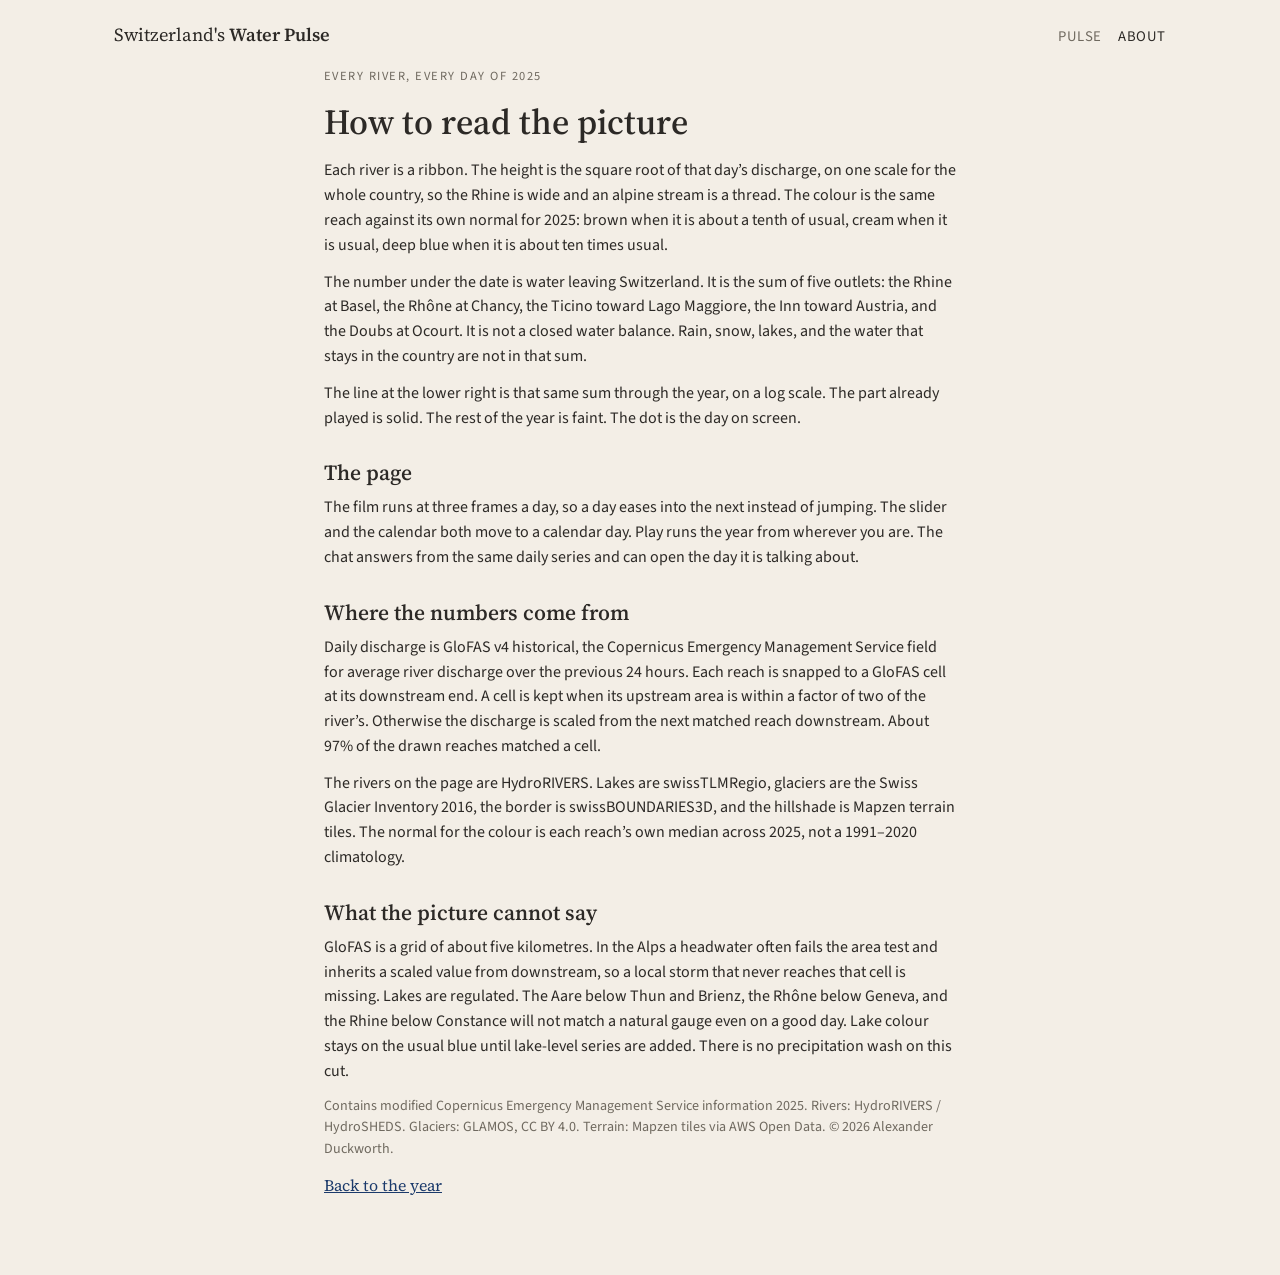
==== docs/about.html @ 6b57d682 "Publish the 2025 water pulse as a page you can scrub. The film, the day slider, the calendar, and a " ====
<!DOCTYPE html>
<html lang="en">
  <head>
    <meta charset="utf-8" />
    <meta name="viewport" content="width=device-width, initial-scale=1, viewport-fit=cover" />
    <title>About · Switzerland's Water Pulse</title>
    <meta
      name="description"
      content="How the Water Pulse film is drawn: discharge, colour, the five outlets, and what the picture cannot say."
    />
    <link rel="canonical" href="https://alexanderduckworthhu.github.io/swiss-water-pulse/about.html" />
    <link rel="icon" href="favicon.svg" type="image/svg+xml" />
    <link rel="preconnect" href="https://fonts.googleapis.com" />
    <link rel="preconnect" href="https://fonts.gstatic.com" crossorigin />
    <link
      href="https://fonts.googleapis.com/css2?family=Source+Sans+3:ital,wght@0,400;0,600;1,400&amp;family=Source+Serif+4:ital,opsz,wght@0,8..60,500;0,8..60,600;1,8..60,500&amp;display=swap"
      rel="stylesheet"
    />
    <link rel="stylesheet" href="styles.css?v=1" />
  </head>
  <body class="about-page">
    <header class="top">
      <a class="brand" href="./">Switzerland's <strong>Water Pulse</strong></a>
      <nav class="site-nav" aria-label="Pages">
        <a href="./">Pulse</a>
        <a href="about.html" aria-current="page">About</a>
      </nav>
    </header>

    <article class="about">
      <p class="kicker">Every river, every day of 2025</p>
      <h1>How to read the picture</h1>
      <p>
        Each river is a ribbon. The height is the square root of that day’s discharge, on one scale for the whole
        country, so the Rhine is wide and an alpine stream is a thread. The colour is the same reach against its own
        normal for 2025: brown when it is about a tenth of usual, cream when it is usual, deep blue when it is about
        ten times usual.
      </p>
      <p>
        The number under the date is water leaving Switzerland. It is the sum of five outlets: the Rhine at Basel, the
        Rhône at Chancy, the Ticino toward Lago Maggiore, the Inn toward Austria, and the Doubs at Ocourt. It is not a
        closed water balance. Rain, snow, lakes, and the water that stays in the country are not in that sum.
      </p>
      <p>
        The line at the lower right is that same sum through the year, on a log scale. The part already played is
        solid. The rest of the year is faint. The dot is the day on screen.
      </p>

      <h2>The page</h2>
      <p>
        The film runs at three frames a day, so a day eases into the next instead of jumping. The slider and the
        calendar both move to a calendar day. Play runs the year from wherever you are. The chat answers from the same
        daily series and can open the day it is talking about.
      </p>

      <h2>Where the numbers come from</h2>
      <p>
        Daily discharge is GloFAS v4 historical, the Copernicus Emergency Management Service field for average river
        discharge over the previous 24 hours. Each reach is snapped to a GloFAS cell at its downstream end. A cell is
        kept when its upstream area is within a factor of two of the river’s. Otherwise the discharge is scaled from
        the next matched reach downstream. About 97% of the drawn reaches matched a cell.
      </p>
      <p>
        The rivers on the page are HydroRIVERS. Lakes are swissTLMRegio, glaciers are the Swiss Glacier Inventory
        2016, the border is swissBOUNDARIES3D, and the hillshade is Mapzen terrain tiles. The normal for the colour is
        each reach’s own median across 2025, not a 1991–2020 climatology.
      </p>

      <h2>What the picture cannot say</h2>
      <p>
        GloFAS is a grid of about five kilometres. In the Alps a headwater often fails the area test and inherits a
        scaled value from downstream, so a local storm that never reaches that cell is missing. Lakes are regulated.
        The Aare below Thun and Brienz, the Rhône below Geneva, and the Rhine below Constance will not match a natural
        gauge even on a good day. Lake colour stays on the usual blue until lake-level series are added. There is no
        precipitation wash on this cut.
      </p>
      <p class="credit">
        Contains modified Copernicus Emergency Management Service information 2025. Rivers: HydroRIVERS / HydroSHEDS.
        Glaciers: GLAMOS, CC BY 4.0. Terrain: Mapzen tiles via AWS Open Data. © 2026 Alexander Duckworth.
      </p>
      <p><a class="back" href="./">Back to the year</a></p>
    </article>
  </body>
</html>
---- docs/styles.css ----
:root {
  --paper: #f3eee6;
  --ink: #2c2926;
  --muted: #6f695f;
  --faint: #b7b0a4;
  --line: rgba(44, 41, 38, 0.16);
  --blue: #1b3a6b;
  --shadow: 0 18px 50px rgba(44, 41, 38, 0.14);
  --serif: "Source Serif 4", Georgia, serif;
  --sans: "Source Sans 3", "Source Sans Pro", sans-serif;
}

* { box-sizing: border-box; }

html, body {
  margin: 0;
  background: var(--paper);
  color: var(--ink);
  font-family: var(--sans);
  font-size: 16px;
}

button, input { font: inherit; color: inherit; }

a { color: var(--blue); }

.sr-only {
  position: absolute;
  width: 1px;
  height: 1px;
  padding: 0;
  margin: -1px;
  overflow: hidden;
  clip: rect(0, 0, 0, 0);
  border: 0;
}

.top {
  display: flex;
  align-items: baseline;
  justify-content: space-between;
  gap: 16px;
  max-width: 1100px;
  margin: 0 auto;
  padding: 22px 24px 8px;
}

.brand {
  color: var(--ink);
  font-family: var(--serif);
  font-size: 1.15rem;
  text-decoration: none;
}

.brand strong { font-weight: 600; }

.site-nav { display: flex; gap: 16px; }

.site-nav a {
  color: var(--muted);
  font-size: 0.92rem;
  letter-spacing: 0.04em;
  text-decoration: none;
  text-transform: uppercase;
}

.site-nav a[aria-current="page"] { color: var(--ink); }

.pulse {
  display: grid;
  justify-items: center;
  padding: 8px 16px 40px;
}

.stage {
  position: relative;
  width: min(520px, 100%);
}

video {
  display: block;
  width: 100%;
  height: auto;
  aspect-ratio: 1080 / 1350;
  background: #e7e0d4;
  border-radius: 2px;
  box-shadow: var(--shadow);
}

.controls {
  width: min(520px, 100%);
  margin-top: 16px;
}

.control-row {
  display: flex;
  align-items: center;
  gap: 12px;
}

.play {
  flex: 0 0 auto;
  padding: 8px 16px;
  border: 1px solid var(--ink);
  border-radius: 999px;
  background: var(--ink);
  color: var(--paper);
  cursor: pointer;
}

.play:hover { background: var(--blue); border-color: var(--blue); }

.stamp {
  flex: 1;
  margin: 0;
  font-family: var(--serif);
  font-size: 1.35rem;
}

.calendar {
  display: flex;
  flex-direction: column;
  gap: 2px;
  color: var(--muted);
  font-size: 0.72rem;
  letter-spacing: 0.06em;
  text-transform: uppercase;
}

.calendar input {
  padding: 6px 8px;
  border: 1px solid var(--line);
  border-radius: 8px;
  background: transparent;
  color: var(--ink);
  font-size: 0.85rem;
  letter-spacing: 0;
  text-transform: none;
}

.slider { display: block; margin-top: 12px; }

.slider input {
  width: 100%;
  margin: 0;
  accent-color: var(--blue);
  cursor: pointer;
}

.ticks {
  position: relative;
  height: 18px;
  color: var(--muted);
  font-size: 0.72rem;
  letter-spacing: 0.04em;
}

.ticks span { position: absolute; top: 2px; }

.headline {
  display: flex;
  align-items: baseline;
  justify-content: space-between;
  gap: 12px;
  margin: 8px 0 0;
}

.headline span {
  color: var(--muted);
  font-size: 0.75rem;
  letter-spacing: 0.08em;
  text-transform: uppercase;
}

.headline strong {
  font-family: var(--serif);
  font-size: 1.45rem;
  font-weight: 600;
}

.parts {
  margin: 4px 0 0;
  color: var(--muted);
  font-size: 0.88rem;
  line-height: 1.45;
}

.chat-toggle {
  position: absolute;
  z-index: 5;
  right: 14px;
  bottom: 14px;
  display: grid;
  place-items: center;
  width: 52px;
  height: 52px;
  padding: 0;
  border: 0;
  border-radius: 50%;
  background: var(--ink);
  color: var(--paper);
  cursor: pointer;
  box-shadow: 0 10px 24px rgba(44, 41, 38, 0.28);
}

.chat-toggle svg { width: 24px; height: 24px; }
.chat-toggle .icon-close { display: none; }
.chat-toggle.on .icon-chat { display: none; }
.chat-toggle.on .icon-close { display: block; }

.chat[hidden] { display: none; }

.chat {
  position: absolute;
  z-index: 6;
  right: 14px;
  bottom: 76px;
  display: flex;
  flex-direction: column;
  width: min(360px, calc(100% - 28px));
  height: min(460px, 70%);
  overflow: hidden;
  background: #fffaf3;
  border: 1px solid var(--line);
  border-radius: 18px;
  box-shadow: var(--shadow);
}

.chat-head {
  display: flex;
  align-items: center;
  justify-content: space-between;
  padding: 12px 14px;
  border-bottom: 1px solid var(--line);
}

.chat-label {
  margin: 0;
  font-family: var(--serif);
  font-size: 1.05rem;
}

#chat-close {
  width: 28px;
  height: 28px;
  padding: 0;
  border: 0;
  border-radius: 50%;
  background: transparent;
  color: var(--muted);
  font-size: 1.2rem;
  cursor: pointer;
}

.chat-log {
  display: flex;
  flex: 1;
  flex-direction: column;
  gap: 10px;
  min-height: 0;
  padding: 14px;
  overflow-y: auto;
}

.chat-msg {
  max-width: 88%;
  padding: 10px 12px;
  border-radius: 16px;
  font-size: 0.9rem;
  line-height: 1.45;
}

.chat-msg.user {
  align-self: flex-end;
  border-bottom-right-radius: 5px;
  background: var(--ink);
  color: var(--paper);
}

.chat-msg.bot {
  align-self: flex-start;
  border-bottom-left-radius: 5px;
  background: rgba(44, 41, 38, 0.06);
}

.chat-msg button {
  display: inline;
  margin: 0 6px 0 0;
  padding: 0;
  border: 0;
  background: none;
  color: var(--blue);
  font: inherit;
  text-decoration: underline;
  text-underline-offset: 2px;
  cursor: pointer;
}

.chips { display: flex; flex-wrap: wrap; gap: 6px; margin-top: 8px; }

.chips button {
  margin: 0;
  padding: 4px 8px;
  border: 1px solid var(--line);
  border-radius: 999px;
  background: transparent;
  color: var(--ink);
  font-size: 0.78rem;
  text-decoration: none;
}

.ask {
  padding: 10px;
  border-top: 1px solid var(--line);
}

.ask-row { display: flex; gap: 6px; }

.ask input {
  flex: 1;
  min-width: 0;
  padding: 10px 14px;
  border: 1px solid var(--line);
  border-radius: 999px;
  background: transparent;
}

.ask input:focus { outline: none; border-color: var(--blue); }

.ask-row button {
  display: grid;
  place-items: center;
  width: 40px;
  height: 40px;
  padding: 0;
  border: 0;
  border-radius: 50%;
  background: var(--ink);
  color: var(--paper);
  cursor: pointer;
}

.ask-row button svg { width: 18px; height: 18px; }

.about {
  max-width: 680px;
  margin: 0 auto;
  padding: 12px 24px 64px;
}

.about h1, .about h2 {
  font-family: var(--serif);
  font-weight: 560;
}

.about h1 { font-size: 2.2rem; margin: 0 0 12px; }
.about h2 { font-size: 1.35rem; margin: 28px 0 8px; }

.about p { margin: 0 0 12px; line-height: 1.55; }

.kicker {
  margin: 0 0 6px;
  color: var(--muted);
  font-size: 0.78rem;
  letter-spacing: 0.12em;
  text-transform: uppercase;
}

.credit { color: var(--muted); font-size: 0.88rem; }

.back { font-family: var(--serif); }

@media (max-width: 640px) {
  .control-row { flex-wrap: wrap; }
  .stamp { order: -1; width: 100%; }
  .chat { height: min(420px, 62%); }
}
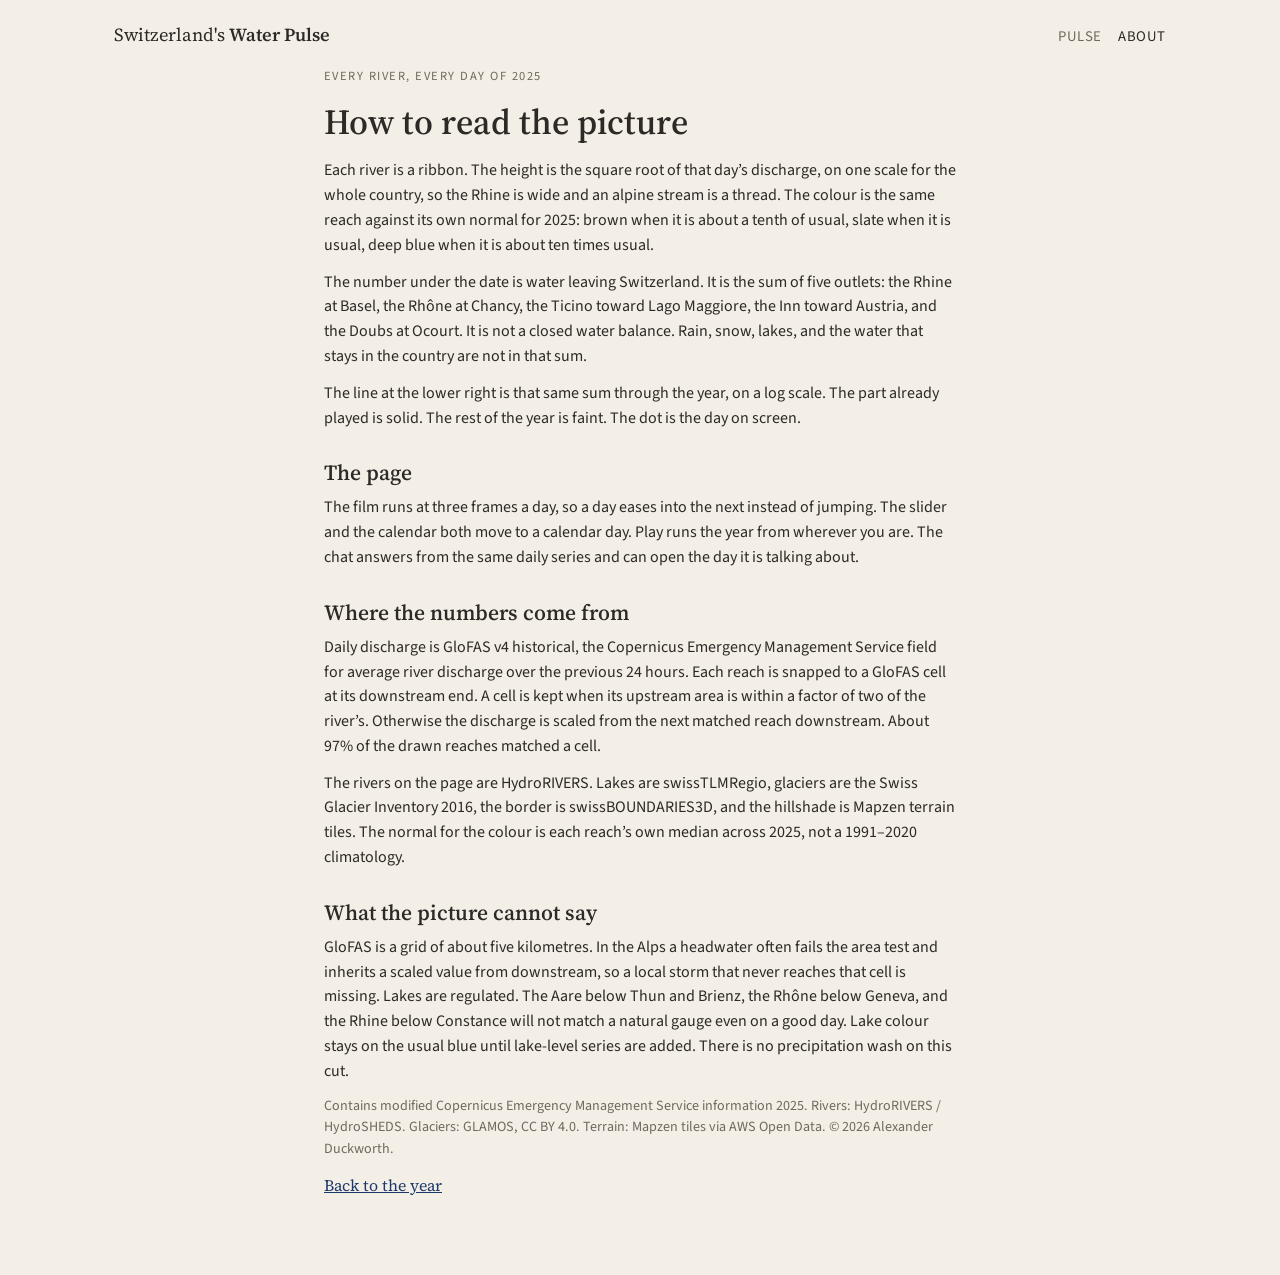
==== commit 3acf8b67: "Darken the rivers and widen them so the pulse stays visible all year. Usual flow was cream on the sa" ====
--- a/docs/about.html
+++ b/docs/about.html
@@ -33,7 +33,7 @@
       <p>
         Each river is a ribbon. The height is the square root of that day’s discharge, on one scale for the whole
         country, so the Rhine is wide and an alpine stream is a thread. The colour is the same reach against its own
-        normal for 2025: brown when it is about a tenth of usual, cream when it is usual, deep blue when it is about
+        normal for 2025: brown when it is about a tenth of usual, slate when it is usual, deep blue when it is about
         ten times usual.
       </p>
       <p>
--- a/docs/styles.css
+++ b/docs/styles.css
@@ -87,9 +87,98 @@
   box-shadow: var(--shadow);
 }
 
+.film-page {
+  height: 100dvh;
+  overflow: hidden;
+}
+
+.film-page .top {
+  position: absolute;
+  z-index: 4;
+  top: 0;
+  right: 0;
+  left: 0;
+  max-width: none;
+  margin: 0;
+  padding: 14px 22px;
+  background: linear-gradient(to bottom, rgba(243, 238, 230, 0.92), rgba(243, 238, 230, 0));
+}
+
+.film-page .pulse {
+  position: relative;
+  height: 100dvh;
+  padding: 0;
+}
+
+.film-page .stage {
+  position: absolute;
+  inset: 48px 0 108px;
+  width: auto;
+  overflow: hidden;
+}
+
+.film-page video {
+  position: absolute;
+  top: 0;
+  left: 50%;
+  width: auto;
+  height: 156%;
+  max-width: none;
+  aspect-ratio: auto;
+  object-fit: fill;
+  background: transparent;
+  border-radius: 0;
+  box-shadow: none;
+  transform: translate(-50%, -18%);
+}
+
+@media (max-width: 800px) {
+  .film-page .brand {
+    position: absolute;
+    width: 1px;
+    height: 1px;
+    overflow: hidden;
+    clip: rect(0, 0, 0, 0);
+  }
+
+  .film-page video {
+    top: 50%;
+    width: 100%;
+    height: auto;
+    transform: translate(-50%, -50%);
+  }
+}
+
 .controls {
   width: min(520px, 100%);
   margin-top: 16px;
+}
+
+.film-page .controls {
+  position: absolute;
+  z-index: 4;
+  left: 50%;
+  bottom: 0;
+  transform: translateX(-50%);
+  width: min(960px, calc(100% - 28px));
+  margin: 0;
+  padding: 10px 8px 14px;
+  background: linear-gradient(to top, rgba(243, 238, 230, 0.94) 70%, rgba(243, 238, 230, 0));
+}
+
+.film-page .chat-toggle {
+  top: 16px;
+  right: auto;
+  bottom: auto;
+  left: 16px;
+}
+
+.film-page .chat {
+  top: 78px;
+  right: auto;
+  bottom: auto;
+  left: 16px;
+  height: min(460px, calc(100% - 110px));
 }
 
 .control-row {
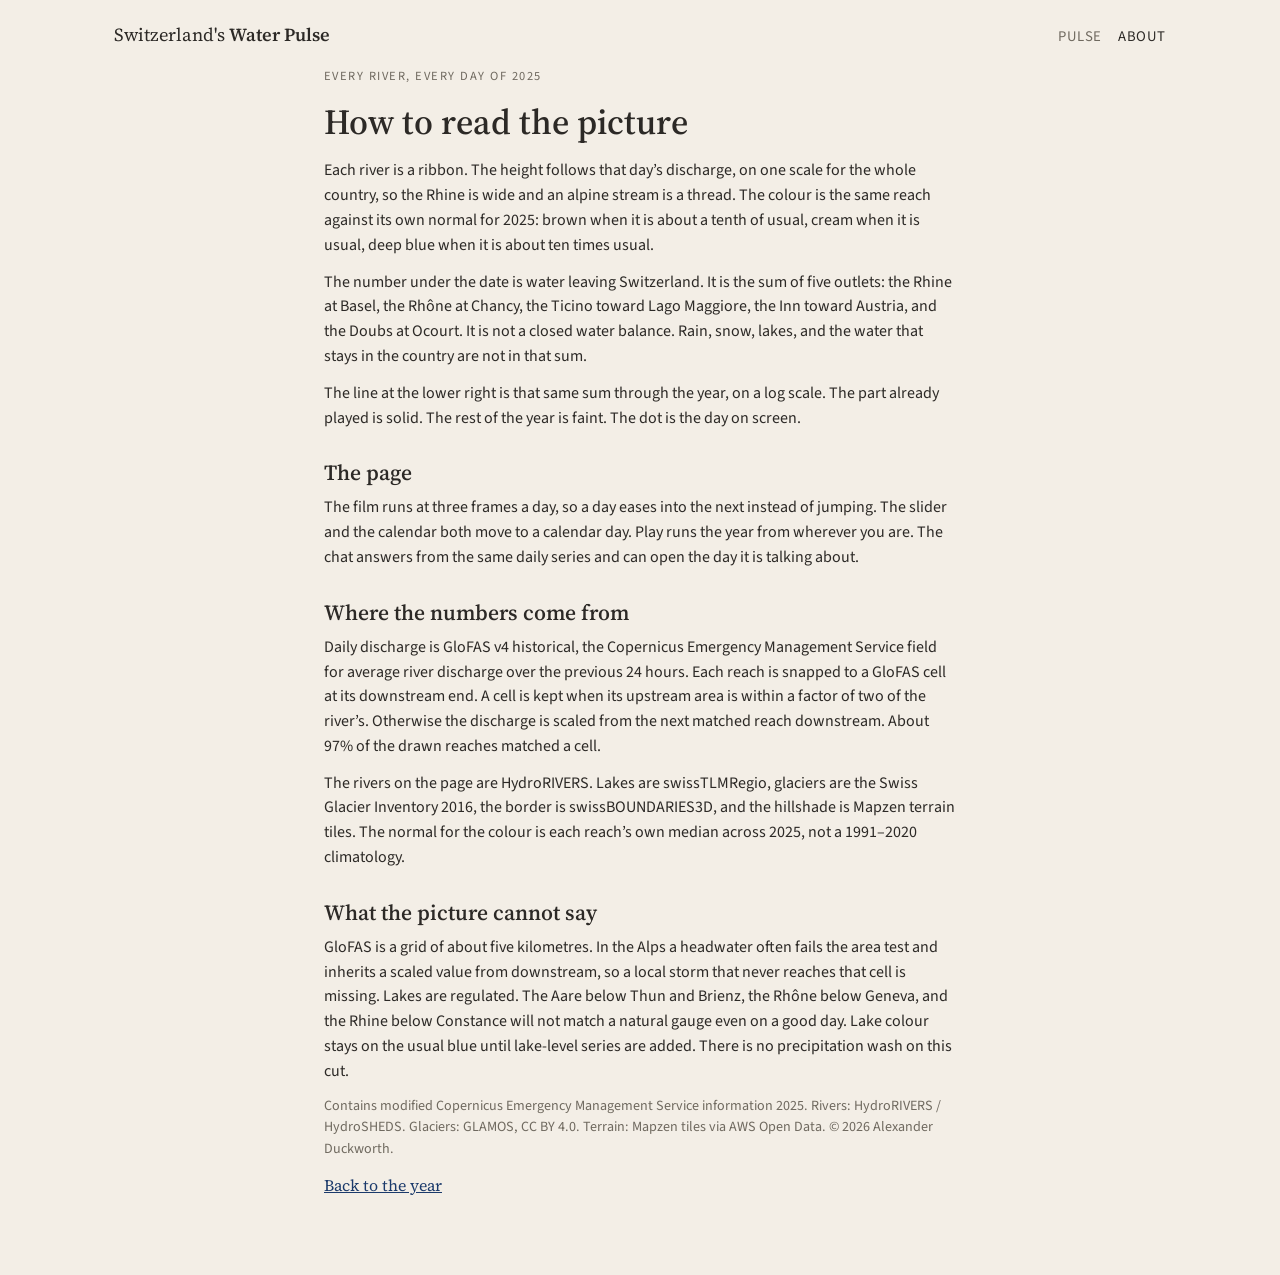
==== commit ddda243e: "Size every river by its discharge, so the Rhine is no longer drawn like its neighbours. A square roo" ====
--- a/docs/about.html
+++ b/docs/about.html
@@ -31,9 +31,9 @@
       <p class="kicker">Every river, every day of 2025</p>
       <h1>How to read the picture</h1>
       <p>
-        Each river is a ribbon. The height is the square root of that day’s discharge, on one scale for the whole
+        Each river is a ribbon. The height follows that day’s discharge, on one scale for the whole
         country, so the Rhine is wide and an alpine stream is a thread. The colour is the same reach against its own
-        normal for 2025: brown when it is about a tenth of usual, slate when it is usual, deep blue when it is about
+        normal for 2025: brown when it is about a tenth of usual, cream when it is usual, deep blue when it is about
         ten times usual.
       </p>
       <p>
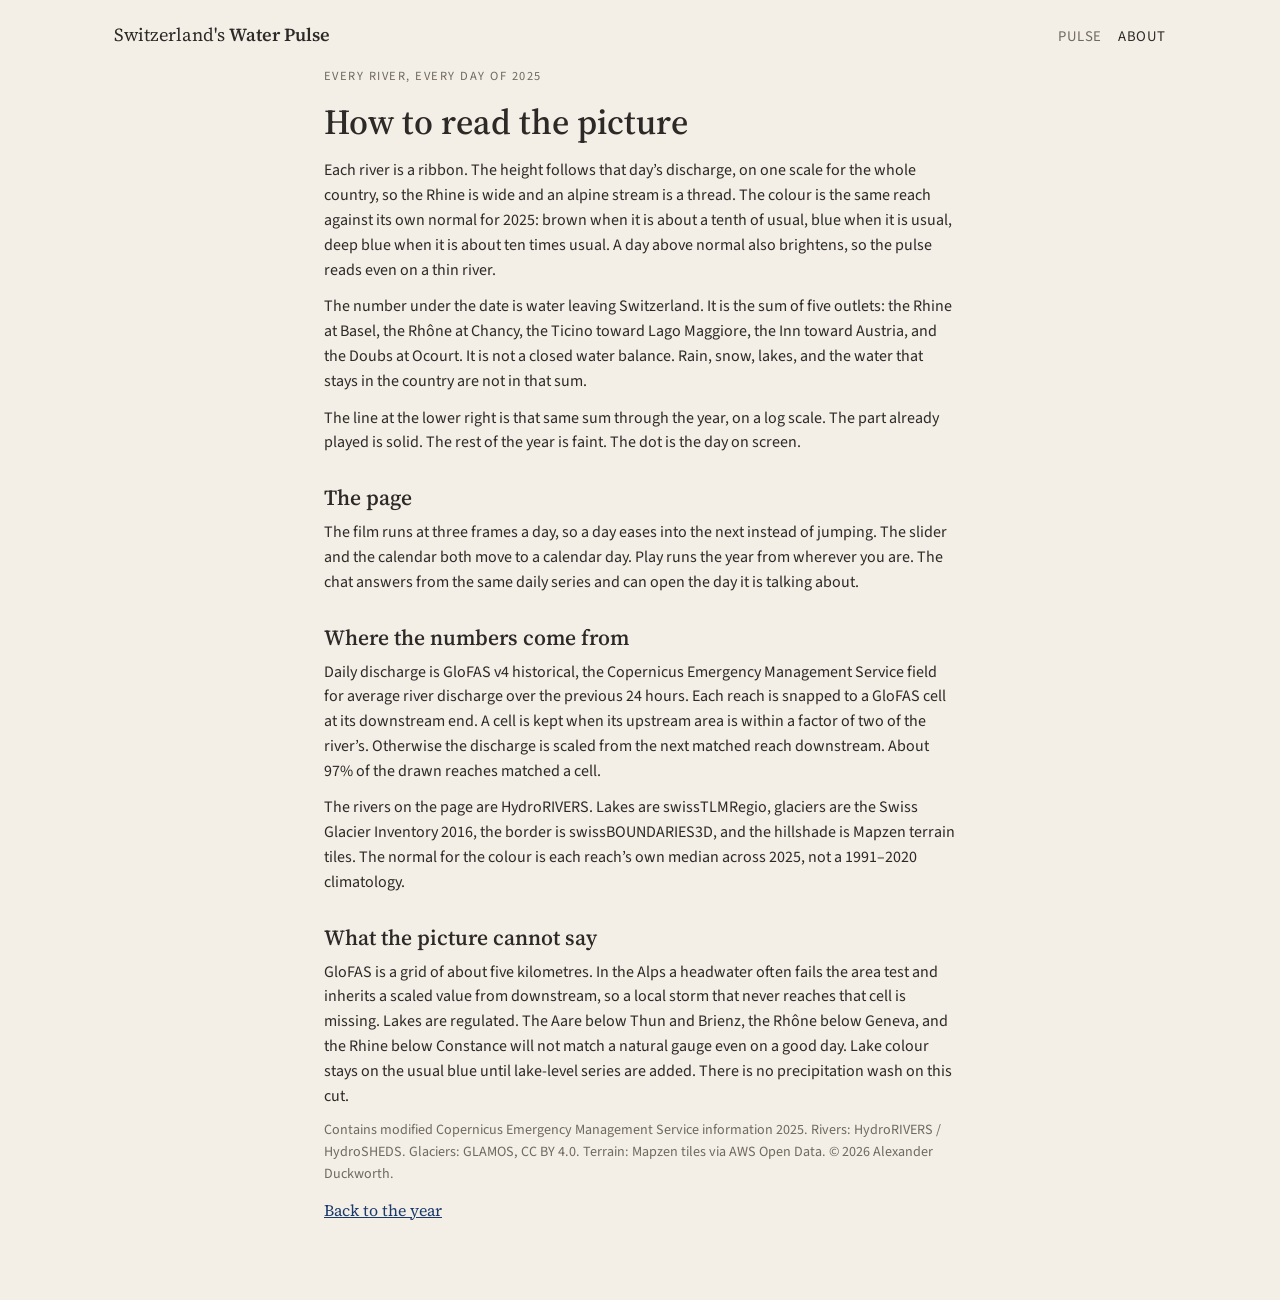
==== commit 407ae739: "Let a high day brighten, so the pulse shows without widening the Rhine. Usual flow was the same colo" ====
--- a/docs/about.html
+++ b/docs/about.html
@@ -33,8 +33,8 @@
       <p>
         Each river is a ribbon. The height follows that day’s discharge, on one scale for the whole
         country, so the Rhine is wide and an alpine stream is a thread. The colour is the same reach against its own
-        normal for 2025: brown when it is about a tenth of usual, cream when it is usual, deep blue when it is about
-        ten times usual.
+        normal for 2025: brown when it is about a tenth of usual, blue when it is usual, deep blue when it is about
+        ten times usual. A day above normal also brightens, so the pulse reads even on a thin river.
       </p>
       <p>
         The number under the date is water leaving Switzerland. It is the sum of five outlets: the Rhine at Basel, the
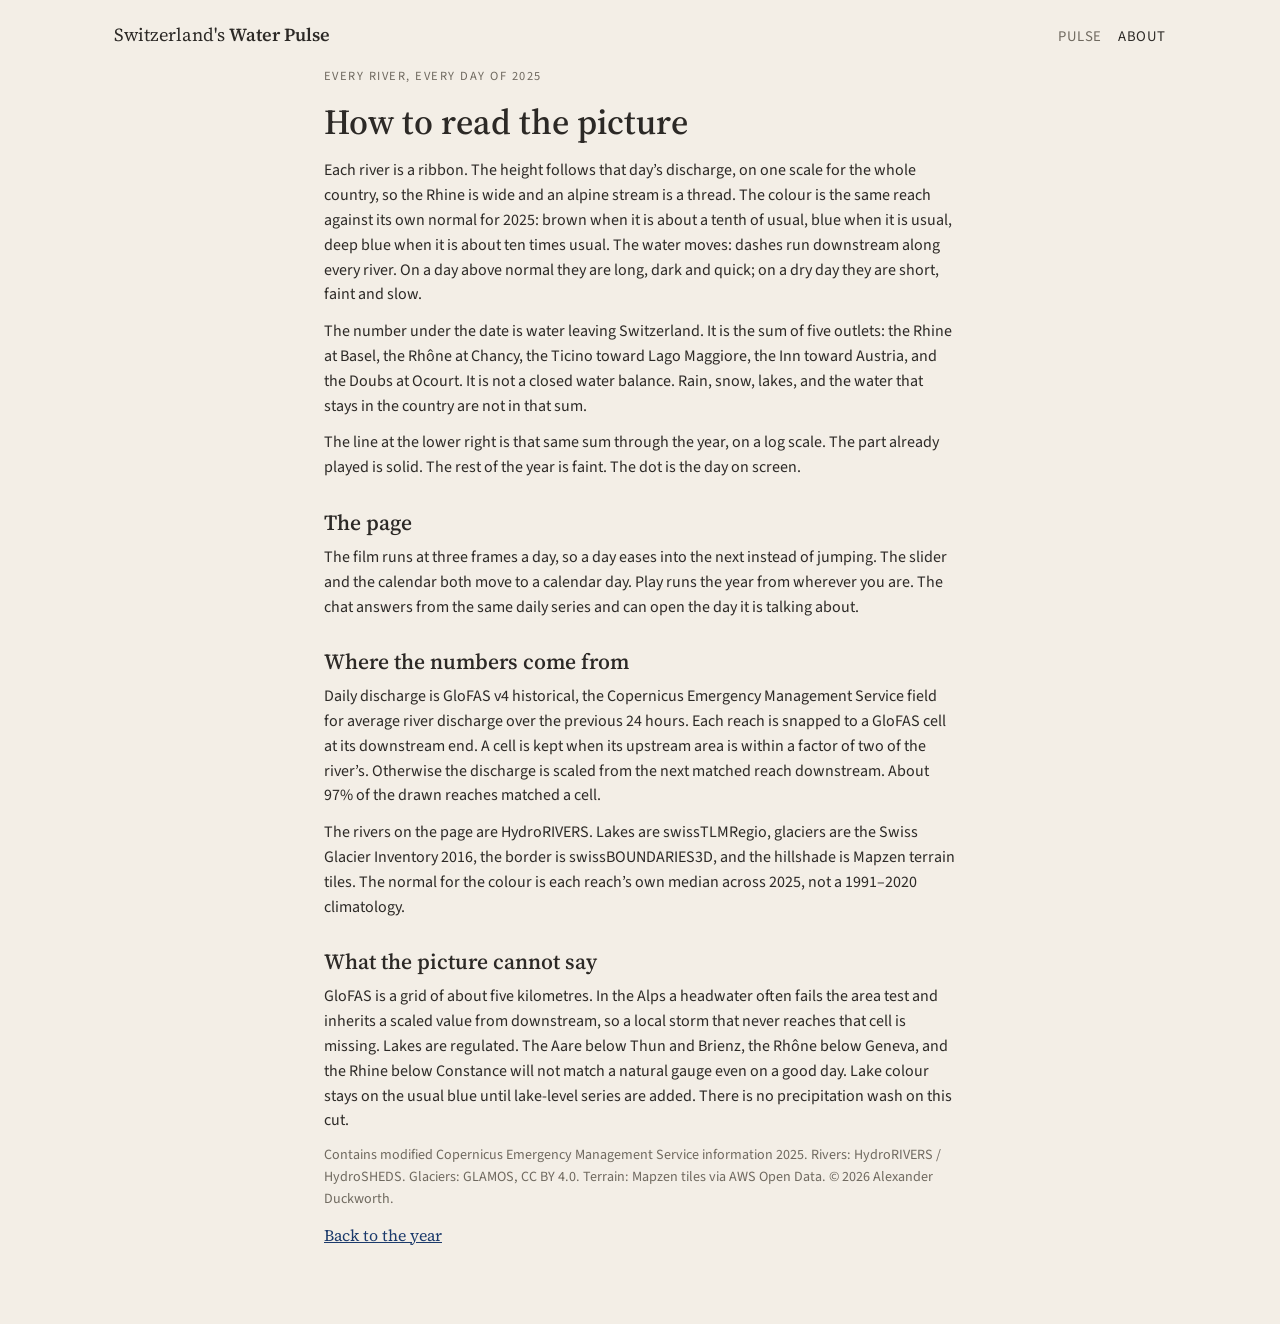
==== commit f0538cdb: "Show the pulse as water flowing downstream, faster and darker above normal." ====
--- a/docs/about.html
+++ b/docs/about.html
@@ -34,7 +34,7 @@
         Each river is a ribbon. The height follows that day’s discharge, on one scale for the whole
         country, so the Rhine is wide and an alpine stream is a thread. The colour is the same reach against its own
         normal for 2025: brown when it is about a tenth of usual, blue when it is usual, deep blue when it is about
-        ten times usual. A day above normal also brightens, so the pulse reads even on a thin river.
+        ten times usual. The water moves: dashes run downstream along every river. On a day above normal they are long, dark and quick; on a dry day they are short, faint and slow.
       </p>
       <p>
         The number under the date is water leaving Switzerland. It is the sum of five outlets: the Rhine at Basel, the
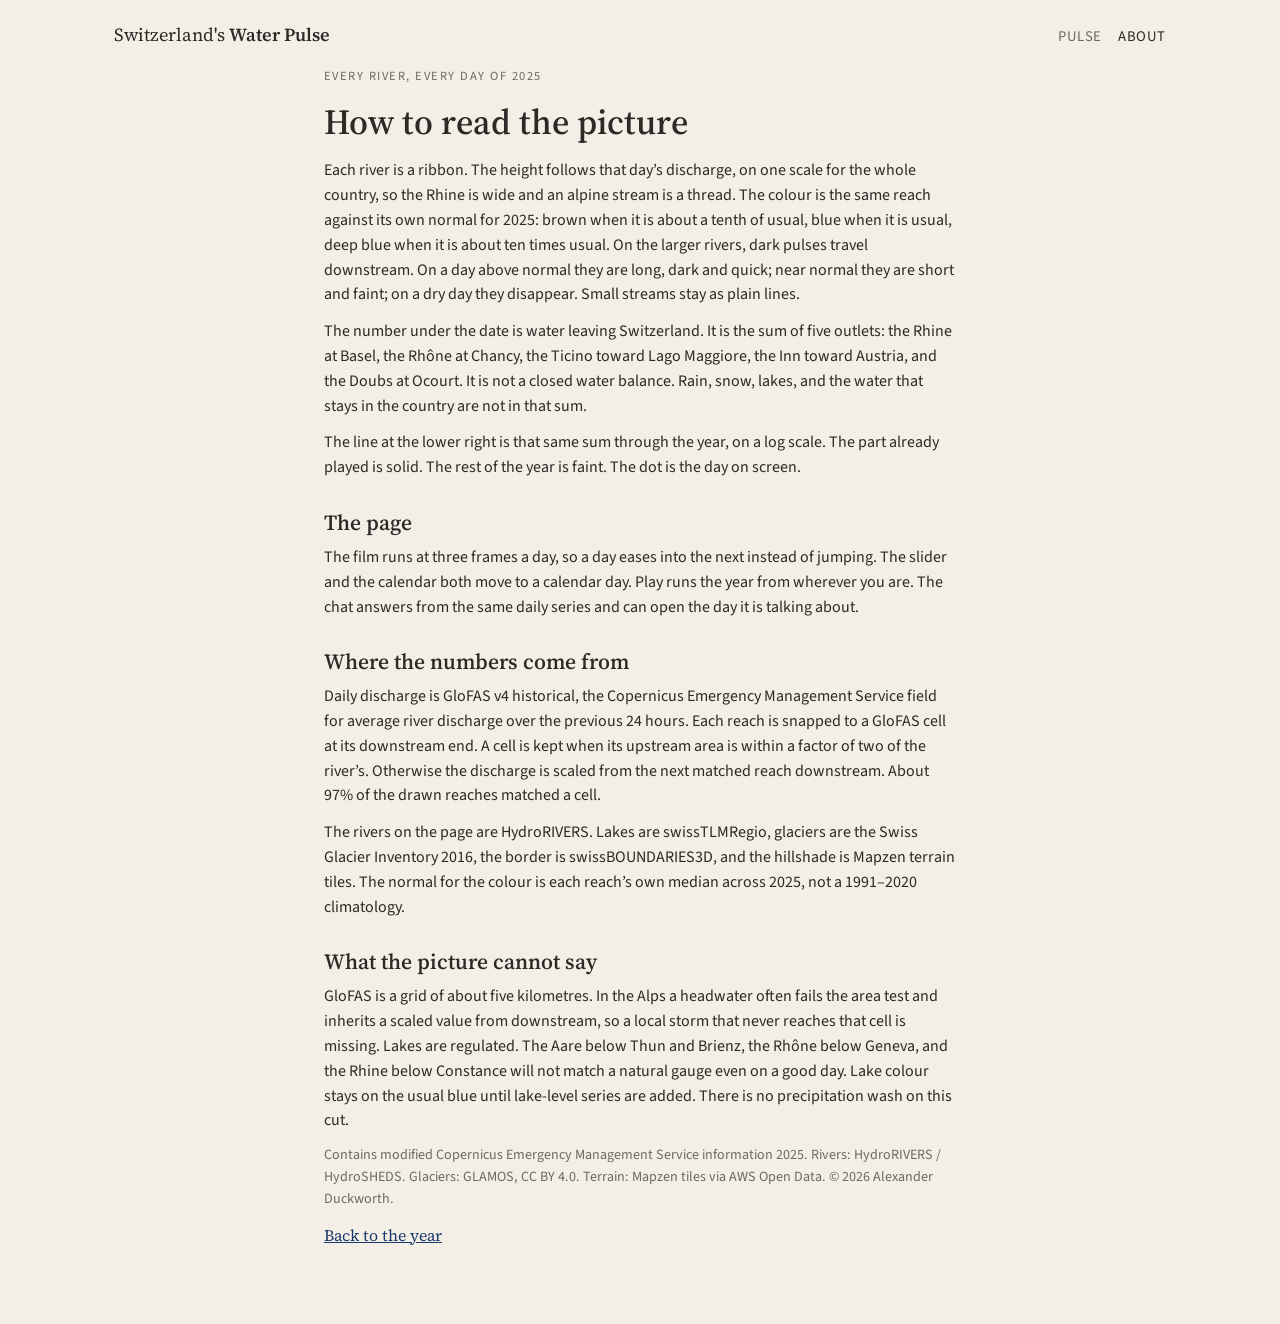
==== commit 5f7f02a0: "Show the pulse as dark packets travelling down the large rivers; keep small streams as plain lines." ====
--- a/docs/about.html
+++ b/docs/about.html
@@ -34,7 +34,7 @@
         Each river is a ribbon. The height follows that day’s discharge, on one scale for the whole
         country, so the Rhine is wide and an alpine stream is a thread. The colour is the same reach against its own
         normal for 2025: brown when it is about a tenth of usual, blue when it is usual, deep blue when it is about
-        ten times usual. The water moves: dashes run downstream along every river. On a day above normal they are long, dark and quick; on a dry day they are short, faint and slow.
+        ten times usual. On the larger rivers, dark pulses travel downstream. On a day above normal they are long, dark and quick; near normal they are short and faint; on a dry day they disappear. Small streams stay as plain lines.
       </p>
       <p>
         The number under the date is water leaving Switzerland. It is the sum of five outlets: the Rhine at Basel, the
